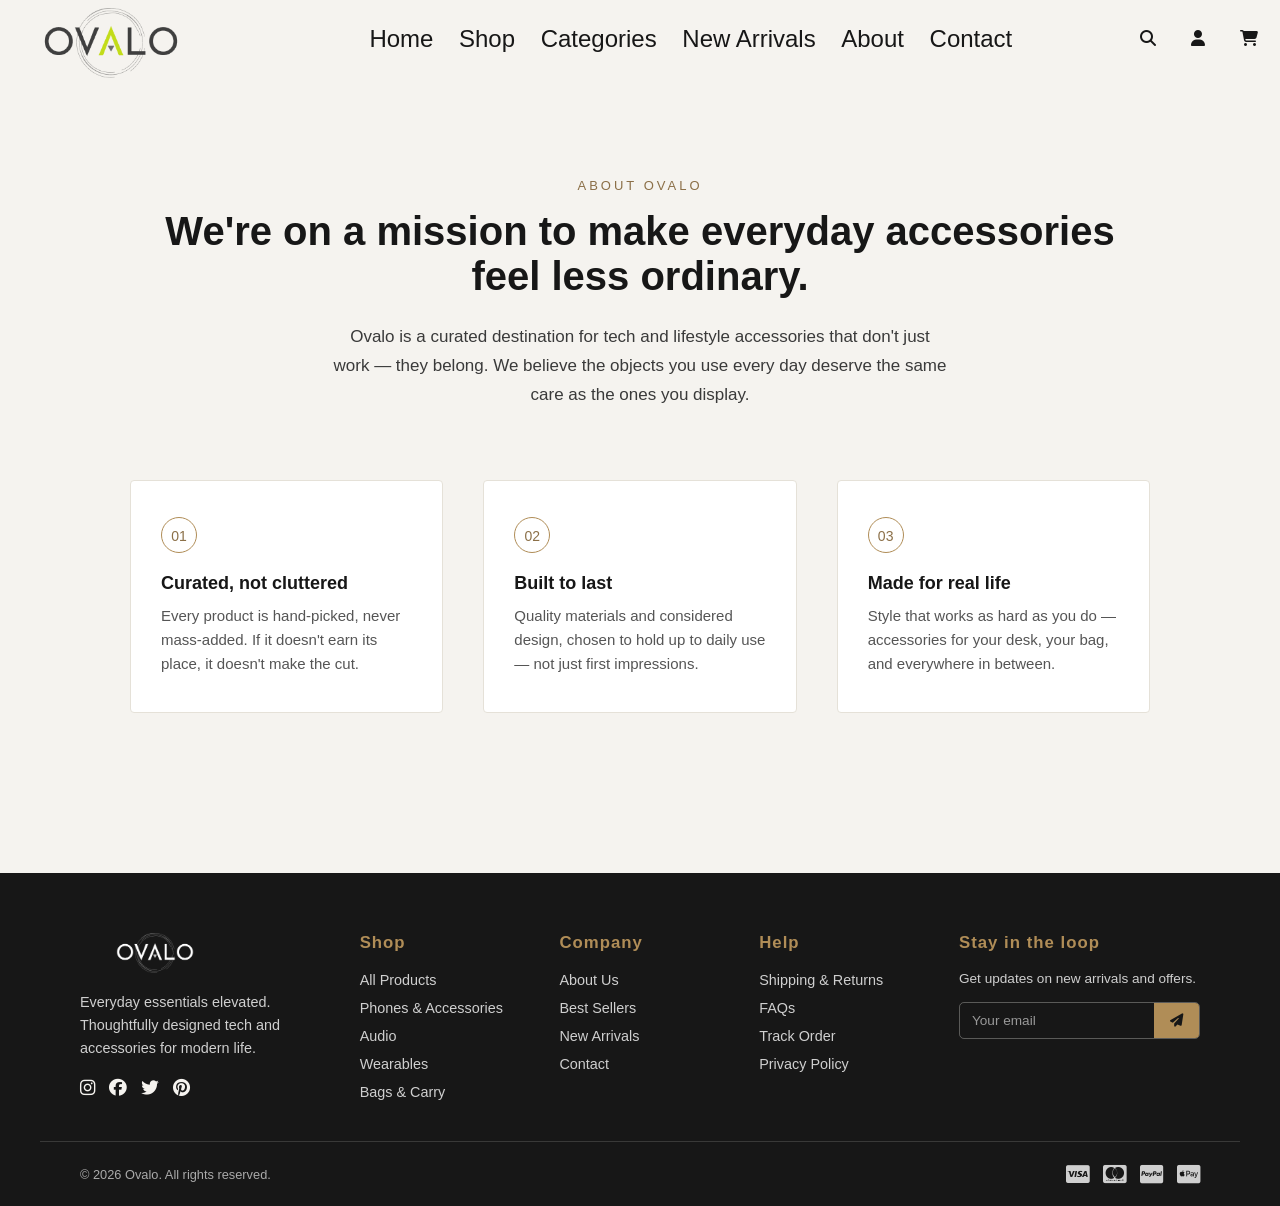
==== about.html @ c4695c42 "Changes made for animation, needs fixes" ====
<!DOCTYPE html>
<html lang="en">
<head>
    <meta charset="UTF-8">
    <meta name="viewport" content="width=device-width, initial-scale=1.0">
    <title>Document</title>
    <link rel="stylesheet" href="https://cdnjs.cloudflare.com/ajax/libs/font-awesome/6.5.2/css/all.min.css">
</head>
    <style>

  .navbar
{
display: flex;
flex-direction: row;
justify-content: space-between;
width: 100%;
}

.logo
{
    display: flex;
    justify-content: center;
    align-items: center;
    margin-top: 8px;
    margin-left: -20px;
}
.logo img
{
    height: clamp(45px, 9vw, 70px);
    width: auto;
    object-fit: contain;
    
}
.nav-links
{
    display: flex;
    justify-content: center;
    align-items: center;
    width: 100%;
    list-style: none;
    
    gap: clamp(12px, 2vw, 32px);
}
.nav-links li a
{
    color:#171717;
    font-size: clamp(1.5rem, 2vw, 1.5rem);
    text-decoration: none;
    position: relative;
}
.nav-links li a::after {
    content: "";
    position: absolute;
    left: 0;
    bottom: -4px;
    width: 0;
    height: 2px;
    background-color: #B08D57;
    transition: width 0.3s ease;
}

.nav-links li a:hover::after
{
    width: 100%;
}

.nav-icons
{
    display: flex;
    justify-content: center;
    align-items: center;
    gap:  clamp(18px, 8vw, 35px);
    margin-right: 22px;
}

.nav-icons i
{
    color: #171717;
}
.nav-icons i:hover
{
   color: #B08D57;
}
.cart-icon
{
    position: relative;
    display: inline-block;
}
#cart-count
{
    position: absolute;
    top: -12px;
    right: -10px;
    font-size: 12px;
    width: 18px;
    height: 18px;
    border-radius: 50%;
    display: flex;
    align-items: center;
    justify-content: center;
    color: white;
    background-color: red;
}
.mobile-icons
{
  display: none;
}
.search-box 
{
    display: none;
    position: absolute;
    top: 50px;
    right: 0;
    width: 280px;
    padding: 10px;
      background-color: transparent;
    border: none;
    /* box-shadow: 0 5px 20px rgba(0, 0, 0, 0.15); */
    max-width: calc(100vw - 2rem); /* never overflow the viewport */
}
.search-box.active 
{
display: block;
}
#searchBar {
    width: 100%;
    padding: 12px 15px;
    border: 1px solid #3a291d;
    border-radius: 5px;
    background-color: rgb(63, 62, 62);
    color: white;
    font-size: 16px;
    outline: none;
}
#searchBar::placeholder {
    color: white;
}


    :root {
  --cream: #F5F3EF;
  --black: #171717;
  --gold: #B08D57;
  --gold-dark: #8B6F47;
}

* { box-sizing: border-box; margin: 0; padding: 0; }

html {
  scroll-behavior: smooth;
}

body {
  font-family: 'Gill Sans', 'Gill Sans MT', sans-serif;
  background-color: var(--cream);
  color: var(--black);
}

.about-section {
  max-width: 1100px;
  margin: 0 auto;
  padding: 100px 40px;
  text-align: center;
}

.about-eyebrow {
  letter-spacing: 3px;
  text-transform: uppercase;
  font-size: 13px;
  color: var(--gold-dark);
  margin-bottom: 16px;
}

.about-heading {
  font-size: 40px;
  font-weight: 600;
  margin-bottom: 24px;
  color: var(--black);
}

.about-intro {
  max-width: 620px;
  margin: 0 auto 70px auto;
  font-size: 17px;
  line-height: 1.7;
  color: #3a3a3a;
}

.pillars {
  display: grid;
  grid-template-columns: repeat(3, 1fr);
  gap: 40px;
  text-align: left;
}

.pillar {
  background-color: #ffffff;
  border: 1px solid #e5e1d8;
  border-radius: 4px;
  padding: 36px 30px;
  transition: transform 0.25s ease, box-shadow 0.25s ease;
}

.pillar:hover {
  transform: translateY(-4px);
  box-shadow: 0 10px 24px rgba(23, 23, 23, 0.08);
}

.pillar-number {
  display: inline-block;
  width: 36px;
  height: 36px;
  line-height: 36px;
  text-align: center;
  border: 1px solid var(--gold);
  color: var(--gold-dark);
  border-radius: 50%;
  font-size: 14px;
  margin-bottom: 20px;
}

.pillar-title {
  font-size: 18px;
  font-weight: 600;
  margin-bottom: 10px;
  color: var(--black);
}

.pillar-text {
  font-size: 15px;
  line-height: 1.6;
  color: #555;
}

/* ============ FOOTER ============ */
.site-footer {
    background-color: #171717;
    color: #F5F3EF;
    margin-top: 60px;
}

.footer-top {
    display: grid;
    grid-template-columns: 1.5fr 1fr 1fr 1fr 1.3fr;
    gap: 40px;
    max-width: 1200px;
    margin: 0 auto;
    padding: 60px 40px 40px;
}

.footer-col h4 {
    font-family: 'Gill Sans', 'Gill Sans MT', Calibri, 'Trebuchet MS', sans-serif;
    color: #B08D57;
    font-size: 1.05rem;
    letter-spacing: 1px;
    margin-bottom: 18px;
}

.footer-brand .footer-logo {
    height: 40px;
    margin-bottom: 14px;
    filter: brightness(0) invert(1);
}

.footer-brand p {
    font-size: 0.9rem;
    line-height: 1.6;
    color: #cfcfcf;
    max-width: 260px;
}

.footer-socials {
    display: flex;
    gap: 14px;
    margin-top: 18px;
}

.footer-socials a {
    color: #F5F3EF;
    font-size: 1.1rem;
    transition: color 0.3s ease;
}

.footer-socials a:hover {
    color: #B08D57;
}

.footer-col ul {
    list-style: none;
    padding: 0;
    margin: 0;
    display: flex;
    flex-direction: column;
    gap: 10px;
}

.footer-col ul a {
    color: #cfcfcf;
    text-decoration: none;
    font-size: 0.9rem;
    transition: color 0.3s ease, padding-left 0.3s ease;
}

.footer-col ul a:hover {
    color: #B08D57;
    padding-left: 4px;
}

.footer-newsletter p {
    font-size: 0.85rem;
    color: #cfcfcf;
    margin-bottom: 16px;
}

.footer-form {
    display: flex;
    border: 1px solid rgba(245, 243, 239, 0.3);
    border-radius: 5px;
    overflow: hidden;
}

.footer-form input {
    flex: 1;
    padding: 10px 12px;
    border: none;
    background: transparent;
    color: #F5F3EF;
    font-size: 0.85rem;
    outline: none;
}

.footer-form input::placeholder {
    color: #999;
}

.footer-form button {
    background-color: #B08D57;
    border: none;
    color: #171717;
    padding: 0 16px;
    cursor: pointer;
    transition: background-color 0.3s ease;
}

.footer-form button:hover {
    background-color: #997a4a;
}

.footer-bottom {
    border-top: 1px solid rgba(245, 243, 239, 0.15);
    display: flex;
    justify-content: space-between;
    align-items: center;
    max-width: 1200px;
    margin: 0 auto;
    padding: 22px 40px;
    flex-wrap: wrap;
    gap: 12px;
}

.footer-bottom p {
    font-size: 0.8rem;
    color: #aaa;
    margin: 0;
}

.footer-payments {
    display: flex;
    gap: 14px;
    font-size: 1.3rem;
    color: #cfcfcf;
}

   /* Tablet */
@media (max-width: 768px) {

    .pillars { grid-template-columns: repeat(2, 1fr); }

      .nav-links li a {
        font-size: 1rem; /* shrink text so it fits without wrapping */
    }

    .nav-links {
        gap: 14px; /* tighten spacing between links */
    }

    .nav-icons {
        gap: 12px;
        margin-right: 12px;
    }

    .logo img {
        height: 40px; /* slightly smaller logo to free up space */
    }
    .search-box {
        width: 240px;
        top: 45px;
    }
    #searchBar {
        padding: 10px 12px;
        font-size: 15px;
    }
    .footer-top {
    grid-template-columns: 1fr 1fr;
    gap: 32px;
    padding: 50px 30px 30px;
}

.footer-brand {
    grid-column: span 2;
}

.footer-newsletter {
    grid-column: span 2;
}
}

@media (max-width: 480px) {

     .navbar {
        padding: 16px 20px;
        align-items: center;
    }

    .logo img {
        height: 46px;
        margin-right: 15%;
    }

    .nav-icons {
        display: none; /* icons move inside the mobile menu instead */
    }

   .hamburger {
    display: flex;
    flex-direction: column;
    justify-content: space-between;
    width: 28px;
    height: 20px;
    margin-right: 1%;
    cursor: pointer;
    z-index: 20;
}

.hamburger span {
    display: block;
    width: 100%;
    height: 3px;
    background-color: #171717; /* or whatever fits your dark mobile menu background */
    border-radius: 2px;
}
.nav-links.active ~ .hamburger span {
    background-color: #F5F3EF; /* light bars, visible on dark panel */
}
      .nav-links {
        position: fixed;
        top: 0;
        right: -100%; /* hidden off-screen by default */
        width: 65%;
        height: 110vh;
        background: #171717;
        flex-direction: column;
        justify-content: flex-start;
        align-items: flex-start;
        padding: 100px 40px 40px;
        gap: 24px;
        transition: right 0.35s ease;
        z-index: 15;
        overflow-y: auto;
        margin: 0;
    }
   
     .nav-links li a {
        font-size: 1.9rem;
        color: #F5F3EF;
    }
.nav-links.active {
     right: 0; /* slides in when toggled */
}

    .mobile-icons {
    display: flex;
    flex-direction: column;
    gap: 20px;
    margin-top: 20px;
    padding-top: 24px;
    border-top: 1px solid rgba(255,255,255,0.15);
}

.mobile-icons a {
    display: flex;
    align-items: center;
    gap: 10px;
    color: antiquewhite;
    font-size: 1rem;
    text-decoration: none;
}

 .search-box {
        width: 90vw;         /* takes most of the screen width */
        right: 5vw;           /* keeps it roughly centered */
        left: 5vw;
        top: 40px;
        padding: 8px;
    }
    #searchBar {
        padding: 10px 12px;
        font-size: 14px;      /* avoid mobile Safari auto-zoom (needs 16px+, see note below) */
    }
    .mobile-search-box {
    display: none;
    margin-top: 10px;
    width: 100%;
}

.mobile-search-box.active {
    display: block;
}

.mobile-search-box input {
    width: 100%;
    padding: 10px 12px;
    border: 1px solid #3a291d;
    border-radius: 5px;
    background-color: rgb(63, 62, 62);
    color: white;
    font-size: 16px;
    outline: none;
}

.mobile-search-box input::placeholder {
    color: white;
}
/* cart */
  .mobile-cart-icon {
    position: relative;
    display: inline-flex;
    align-items: center;
    gap: 10px;
}

#mobile-cart-count {
    position: absolute;
    top: -10px;
    left: 25px;
    
    width: 16px;
    height: 16px;
    border-radius: 50%;
    
    background-color: red;
    color: white;
    font-size: 10px;
    
    display: flex;
    align-items: center;
    justify-content: center;
}
/* x-x-x-x-x */
  .pillars { grid-template-columns: 1fr; }
  .about-heading { font-size: 30px; }
.footer-top {
    grid-template-columns: 1fr;
    padding: 40px 24px 24px;
    gap: 30px;
    text-align: left;
}

.footer-brand,
.footer-newsletter {
    grid-column: span 1;
}

.footer-brand p {
    max-width: 100%;
}

.footer-bottom {
    flex-direction: column;
    text-align: center;
    padding: 20px 24px;
}

}
</style>

<body>

<nav class="navbar">
            <div class="logo">
                <img src="uploads/logo-v1-no-bg.png" alt="">
            </div>
            <ul class="nav-links" id="navLinks">
                <li><a href="home.html" class="nav-link" data-section="home">Home</a></li>
                <li><a href="shop.html" class="nav-link" data-section="shop">Shop</a></li>
                <li><a href="shop.html#shop-products" class="nav-link" data-section="categories">Categories</a></li>
                <li><a href="shop.html#new-arrivals" class="nav-link" data-section="new-arrivals">New Arrivals</a></li>
                <li><a href="about.html" class="nav-link" data-section="about">About</a></li>
                <li><a href="contact.html" class="nav-link" data-section="contact">Contact</a></li>
                
                 <li class="mobile-icons">
                    <div class="mobile-search">
                        <a href="#" id="mobileSearchLink"><i class="fa-solid fa-magnifying-glass"></i> Search</a>
                        <div class="mobile-search-box">
                            <input type="text" placeholder="Search products">
                        </div>
                    </div>
        <a href="SignIn.html"><i class="fa-regular fa-user"></i> Account</a>
        <a href="cart.html" class="mobile-cart-icon">
            <i class="fa-solid fa-cart-shopping"></i>
            Cart
            <span id="mobile-cart-count">0</span>
            </a>
                </li>
            </ul>

            <div class="nav-icons">

                <div class="search-container">
                    <a href="#">
                        <i class="fa-solid fa-magnifying-glass search-icon" id="searchIcon"></i>
                    </a>
                    <div class="search-box">
                        <input type="text" id="searchBar" placeholder="Search products">
                    </div>
                </div>
                <a href="SignIn.html" class="account-icon">
                    <i class="fa-solid fa-user"></i>
                </a>
                <a href="cart.html" class="cart-icon">
                    <i class="fa-solid fa-cart-shopping"></i>
                    <span id="cart-count"></span>
                </a>


            </div>

            <div class="hamburger" id="hamburger" onclick="toggleMenu()">
        <span></span>
        <span></span>
        <span></span>
           </div>
        </nav>

    <section class="about-section">
  <div class="about-eyebrow">About Ovalo</div>
  <h2 class="about-heading">We're on a mission to make everyday accessories feel less ordinary.</h2>
  <p class="about-intro">
    Ovalo is a curated destination for tech and lifestyle accessories that don't just work — they belong.
    We believe the objects you use every day deserve the same care as the ones you display.
  </p>

  <div class="pillars">
    <div class="pillar">
      <div class="pillar-number">01</div>
      <div class="pillar-title">Curated, not cluttered</div>
      <p class="pillar-text">Every product is hand-picked, never mass-added. If it doesn't earn its place, it doesn't make the cut.</p>
    </div>

    <div class="pillar">
      <div class="pillar-number">02</div>
      <div class="pillar-title">Built to last</div>
      <p class="pillar-text">Quality materials and considered design, chosen to hold up to daily use — not just first impressions.</p>
    </div>

    <div class="pillar">
      <div class="pillar-number">03</div>
      <div class="pillar-title">Made for real life</div>
      <p class="pillar-text">Style that works as hard as you do — accessories for your desk, your bag, and everywhere in between.</p>
    </div>
  </div>
</section>

<footer class="site-footer">
    <div class="footer-top">

        <div class="footer-col footer-brand">
            <img src="uploads/logo-v1-no-bg.png" alt="Ovalo" class="footer-logo">
            <p>Everyday essentials elevated. Thoughtfully designed tech and accessories for modern life.</p>
            <div class="footer-socials">
                <a href="#"><i class="fa-brands fa-instagram"></i></a>
                <a href="#"><i class="fa-brands fa-facebook"></i></a>
                <a href="#"><i class="fa-brands fa-twitter"></i></a>
                <a href="#"><i class="fa-brands fa-pinterest"></i></a>
            </div>
        </div>

        <div class="footer-col">
            <h4>Shop</h4>
            <ul>
                <li><a href="#">All Products</a></li>
                <li><a href="#">Phones & Accessories</a></li>
                <li><a href="#">Audio</a></li>
                <li><a href="#">Wearables</a></li>
                <li><a href="#">Bags & Carry</a></li>
            </ul>
        </div>

        <div class="footer-col">
            <h4>Company</h4>
            <ul>
                <li><a href="#">About Us</a></li>
                <li><a href="#">Best Sellers</a></li>
                <li><a href="#">New Arrivals</a></li>
                <li><a href="#">Contact</a></li>
            </ul>
        </div>

        <div class="footer-col">
            <h4>Help</h4>
            <ul>
                <li><a href="#">Shipping & Returns</a></li>
                <li><a href="#">FAQs</a></li>
                <li><a href="#">Track Order</a></li>
                <li><a href="#">Privacy Policy</a></li>
            </ul>
        </div>

        <div class="footer-col footer-newsletter">
            <h4>Stay in the loop</h4>
            <p>Get updates on new arrivals and offers.</p>
            <form class="footer-form" onsubmit="return false;">
                <input type="email" placeholder="Your email" required>
                <button type="submit"><i class="fa-solid fa-paper-plane"></i></button>
            </form>
        </div>

    </div>

    <div class="footer-bottom">
        <p>&copy; <span id="footerYear"></span> Ovalo. All rights reserved.</p>
        <div class="footer-payments">
            <i class="fa-brands fa-cc-visa"></i>
            <i class="fa-brands fa-cc-mastercard"></i>
            <i class="fa-brands fa-cc-paypal"></i>
            <i class="fa-brands fa-cc-apple-pay"></i>
        </div>
    </div>
</footer>



<script>
    function toggleMenu() {
        document.getElementById('navLinks').classList.toggle('active');
    }
//x-x-x-x-x

const searchContainer = document.querySelector(".search-container");
const searchBox = document.querySelector(".search-box");
const searchLink = document.getElementById("searchLink");

searchContainer.addEventListener("mouseenter", function() {
    searchBox.classList.add("active");
});

// both
document.addEventListener("click", function(event) {
    if (!searchContainer.contains(event.target)) {
        searchBox.classList.remove("active");
    }
});

const mobileSearchLink = document.getElementById("mobileSearchLink");
const mobileSearchBox = document.querySelector(".mobile-search-box");


// Open / close mobile search
mobileSearchLink.addEventListener("click", function(event) {

    event.preventDefault();

    mobileSearchBox.classList.toggle("active");

});


// ===============================
// CLOSE MOBILE MENU WHEN A LINK
// IS CLICKED
// ===============================

const mobileNavLinks = document.querySelectorAll(".nav-links > li > a");

mobileNavLinks.forEach(link => {

    link.addEventListener("click", function() {

        // Don't close menu when clicking mobile search
        if (link.id === "mobileSearchLink") {
            return;
        }

        document.getElementById("navLinks").classList.remove("active");
        
    });
    
});
// x-x-x-x-x

// cart

let cart = JSON.parse(localStorage.getItem("cart")) || [];

//CART COUNT
function updateCartCount() {
    
    const cartCount = document.getElementById("cart-count");
    const mobileCartCount = document.getElementById("mobile-cart-count");

     if (cart.length === 0) {

         cartCount.style.display = "none";
        mobileCartCount.style.display = "none";
        
    } else {

        cartCount.textContent = cart.length;
        mobileCartCount.textContent = cart.length;
        
        cartCount.style.display = "flex";
        mobileCartCount.style.display = "flex";
    }
}

// Run when page loads
updateCartCount();

//x-x-x-x-x-x-x-x-x-x-x-x-x-x-x-x-x-x-x-x-x-x-x-x-x-x



document.getElementById('footerYear').textContent = new Date().getFullYear();
// x-x-x-x-x-x-x-x-x-x-x-x-x-x-x-x-x

</script>

</body>

</html>
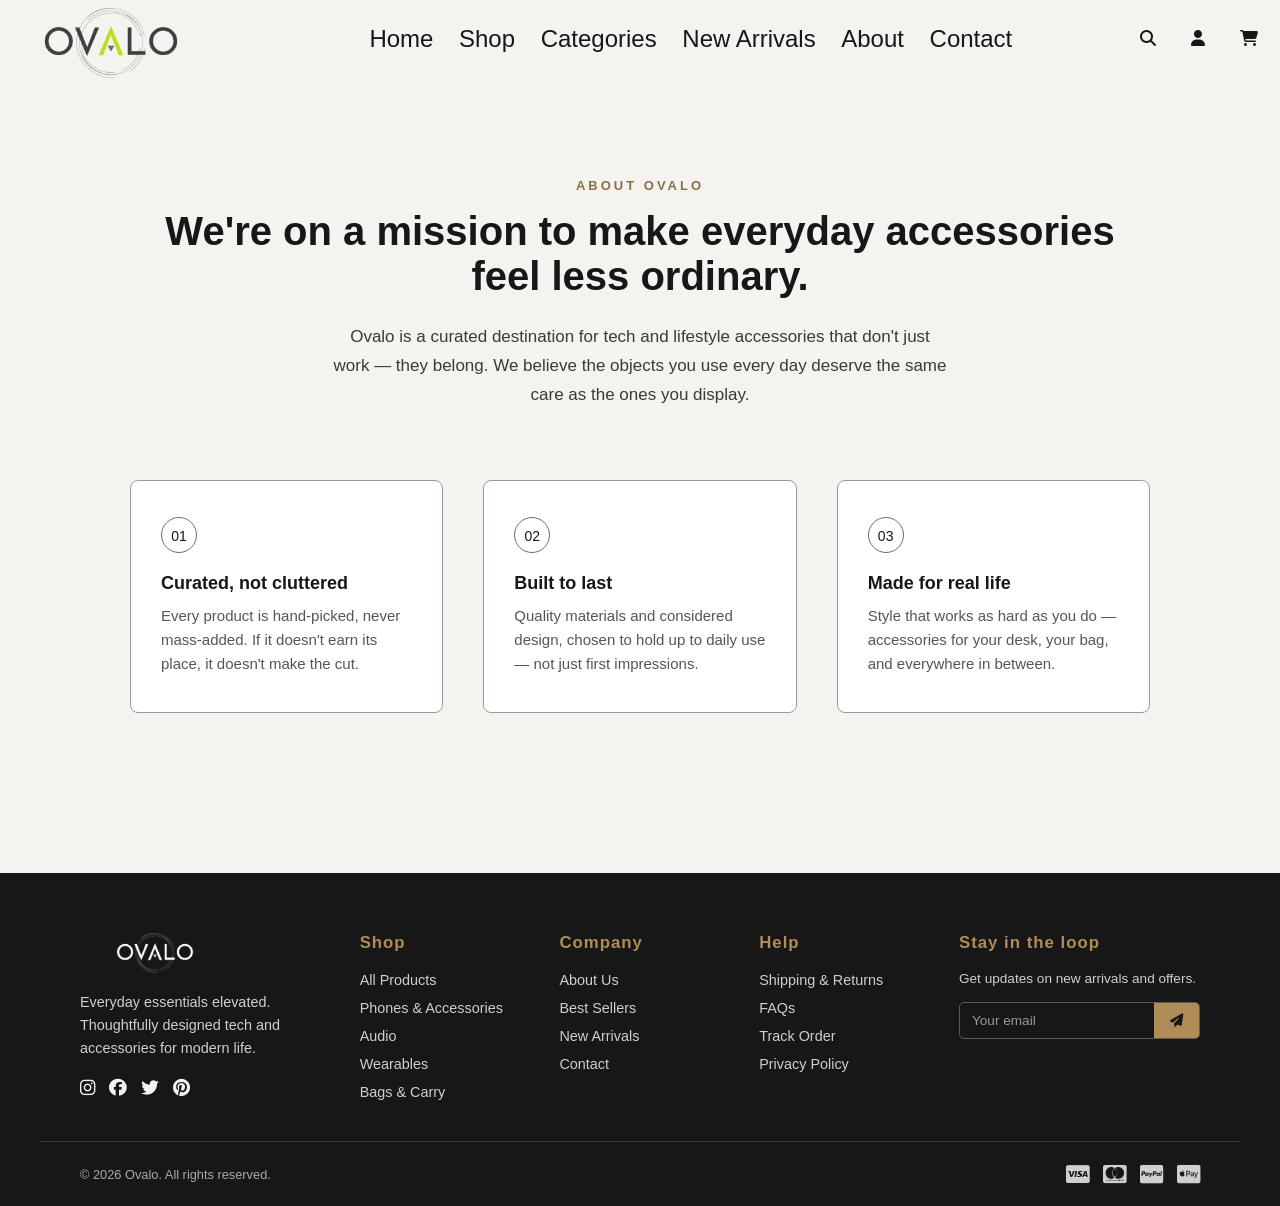
==== commit b6905c75: "Update Ovalo website" ====
--- a/about.html
+++ b/about.html
@@ -169,6 +169,7 @@
   font-size: 13px;
   color: var(--gold-dark);
   margin-bottom: 16px;
+  font-weight: 600;
 }
 
 .about-heading {
@@ -195,8 +196,8 @@
 
 .pillar {
   background-color: #ffffff;
-  border: 1px solid #e5e1d8;
-  border-radius: 4px;
+  border: 1px solid rgb(155, 154, 154);
+  border-radius: 8px;
   padding: 36px 30px;
   transition: transform 0.25s ease, box-shadow 0.25s ease;
 }
@@ -212,8 +213,8 @@
   height: 36px;
   line-height: 36px;
   text-align: center;
-  border: 1px solid var(--gold);
-  color: var(--gold-dark);
+  border: 1px solid rgb(109, 108, 108);
+  /* color: var(--gold-dark); */
   border-radius: 50%;
   font-size: 14px;
   margin-bottom: 20px;
